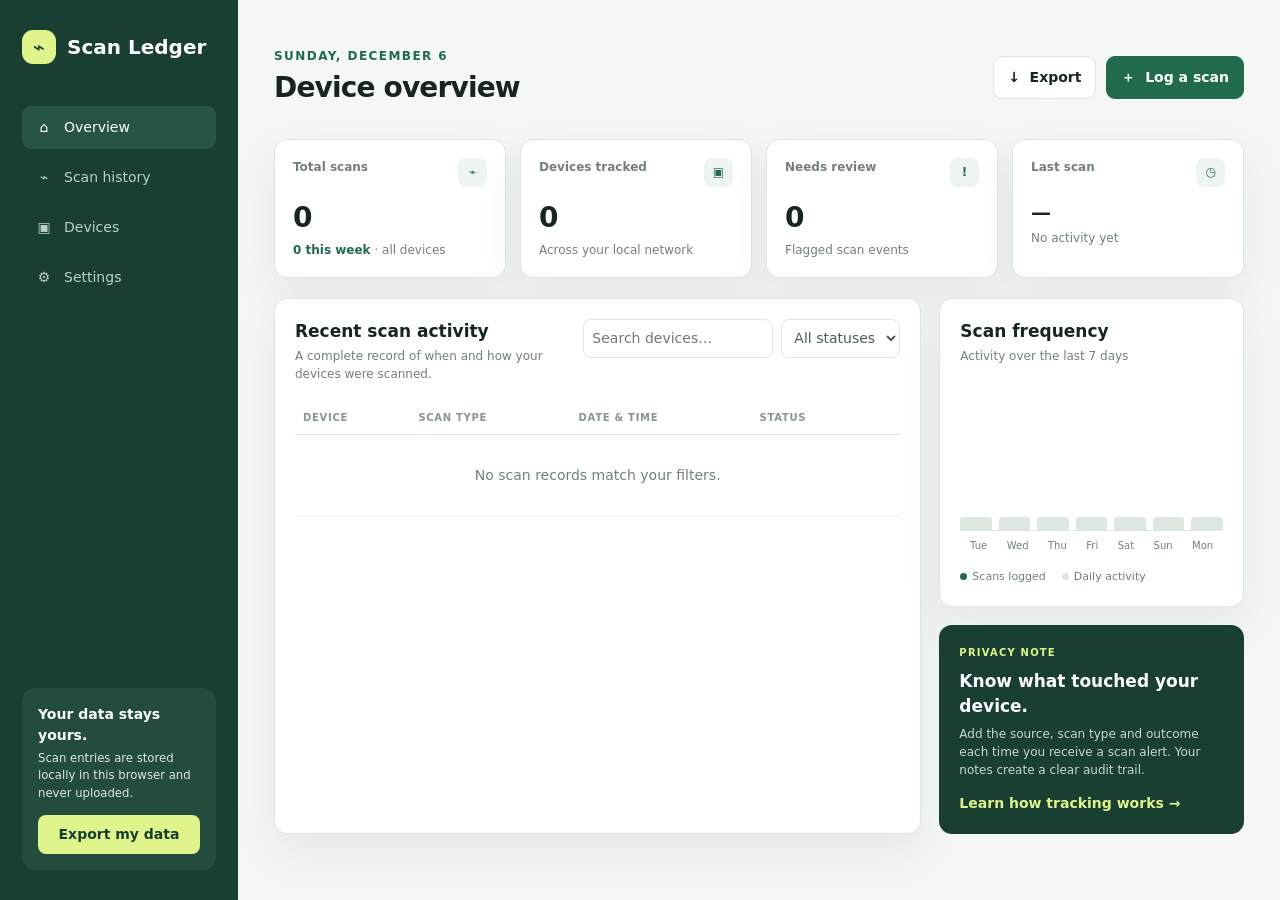
==== scan-ledger.html @ 0e1997b5 "Add Windows launcher and portable run instructions" ====
<!doctype html>
<html lang="en">
<head>
  <meta charset="utf-8">
  <meta name="viewport" content="width=device-width,initial-scale=1">
  <meta name="description" content="A private, local-first device scan activity journal.">
  <meta name="referrer" content="no-referrer">
  <meta http-equiv="Content-Security-Policy" content="default-src 'self'; script-src 'self'; style-src 'self'; img-src 'self' data:; object-src 'none'; base-uri 'none'; form-action 'self'; frame-ancestors 'none'; connect-src 'none'">
  <title>Scan Ledger — Device activity journal</title>
  <link rel="stylesheet" href="assets/scan-ledger.css">
</head>
<body>
<div class="shell">
  <aside class="sidebar">
    <div class="brand"><span class="mark" aria-hidden="true">⌁</span> Scan Ledger</div>
    <nav class="nav" aria-label="Main navigation"><button class="active"><span>⌂</span>Overview</button><button><span>⌁</span>Scan history</button><button><span>▣</span>Devices</button><button><span>⚙</span>Settings</button></nav>
    <div class="sidecard"><b>Your data stays yours.</b><small>Scan entries are stored locally in this browser and never uploaded.</small><button id="exportSide">Export my data</button></div>
  </aside>
  <main>
    <header class="top"><div><div class="eyebrow" id="todayLabel"></div><h1>Device overview</h1></div><div class="top-actions"><button class="btn" id="exportTop">↓&nbsp; Export</button><button class="btn primary" id="addScan">＋&nbsp; Log a scan</button></div></header>
    <section class="stats" aria-label="Scan summary">
      <article class="card stat"><div class="stat-head"><span>Total scans</span><span class="stat-icon">⌁</span></div><strong id="total">0</strong><div class="trend"><em id="weekCount">0 this week</em> · all devices</div></article>
      <article class="card stat"><div class="stat-head"><span>Devices tracked</span><span class="stat-icon">▣</span></div><strong id="devices">0</strong><div class="trend">Across your local network</div></article>
      <article class="card stat"><div class="stat-head"><span>Needs review</span><span class="stat-icon">!</span></div><strong id="review">0</strong><div class="trend">Flagged scan events</div></article>
      <article class="card stat"><div class="stat-head"><span>Last scan</span><span class="stat-icon">◷</span></div><strong id="lastScan" class="last-scan">—</strong><div class="trend" id="lastDevice">No activity yet</div></article>
    </section>
    <div class="grid">
      <section class="card panel"><div class="panel-title"><div><h2>Recent scan activity</h2><p>A complete record of when and how your devices were scanned.</p></div><div class="filters"><input class="search" id="search" type="search" placeholder="Search devices…" aria-label="Search devices"><select id="statusFilter" aria-label="Filter by status"><option value="all">All statuses</option><option>Safe</option><option>Review</option><option>Blocked</option></select></div></div>
        <div class="table-scroll"><table><thead><tr><th>Device</th><th>Scan type</th><th>Date &amp; time</th><th>Status</th><th></th></tr></thead><tbody id="scanRows"></tbody></table></div>
      </section>
      <aside>
        <section class="card panel"><div class="panel-title"><div><h2>Scan frequency</h2><p>Activity over the last 7 days</p></div></div><div class="activity" id="chart" aria-label="Bar chart showing scans over seven days"></div><div class="days"><span>Tue</span><span>Wed</span><span>Thu</span><span>Fri</span><span>Sat</span><span>Sun</span><span>Mon</span></div><div class="legend"><span><i class="dot"></i>Scans logged</span><span><i class="dot light"></i>Daily activity</span></div></section>
        <section class="insight"><div class="mini">Privacy note</div><h3>Know what touched your device.</h3><p>Add the source, scan type and outcome each time you receive a scan alert. Your notes create a clear audit trail.</p><button id="learn">Learn how tracking works →</button></section>
      </aside>
    </div>
  </main>
</div>
<dialog id="scanDialog"><form class="modal" id="scanForm"><div class="modal-head"><div><div class="eyebrow">New activity</div><h2>Document a device scan</h2></div><button class="close" type="button" aria-label="Close">×</button></div><div class="form-grid">
  <div class="field"><label for="device">Device name</label><input id="device" required placeholder="e.g. MacBook Air"></div><div class="field"><label for="type">Scan type</label><select id="type"><option>Network discovery</option><option>Security check</option><option>Port scan</option><option>Bluetooth scan</option><option>Malware scan</option><option>Other</option></select></div>
  <div class="field"><label for="source">Source</label><input id="source" required placeholder="e.g. Home router"></div><div class="field"><label for="status">Outcome</label><select id="status"><option>Safe</option><option>Review</option><option>Blocked</option></select></div>
  <div class="field full"><label for="notes">Documentation / notes</label><textarea id="notes" rows="3" maxlength="2000" placeholder="What triggered the alert? What action did you take?"></textarea></div></div><div class="modal-actions"><button class="btn close cancel" type="button">Cancel</button><button class="btn primary" type="submit">Save scan record</button></div></form></dialog>
<div class="toast" id="toast" role="status"></div>
<script src="assets/scan-ledger.js" defer></script>
</body>
</html>
---- assets/scan-ledger.css ----
:root{--ink:#17251f;--muted:#718078;--line:#dfe5e1;--paper:#f4f7f4;--white:#fff;--green:#1f6b4b;--lime:#dff58b;--pale:#eef4ef;--amber:#e8a33c;--red:#b95645;--shadow:0 18px 45px rgba(33,58,46,.08)}
    *{box-sizing:border-box} body{margin:0;background:var(--paper);color:var(--ink);font:14px/1.5 Inter,ui-sans-serif,system-ui,-apple-system,BlinkMacSystemFont,"Segoe UI",sans-serif} button,input,select,textarea{font:inherit} button{cursor:pointer}
    .shell{display:grid;grid-template-columns:238px 1fr;min-height:100vh}.sidebar{background:#183f31;color:#fff;padding:30px 22px;display:flex;flex-direction:column}.brand{display:flex;align-items:center;gap:11px;font-size:20px;font-weight:750}.mark{width:34px;height:34px;border-radius:11px;background:var(--lime);display:grid;place-items:center;color:#183f31}.mark svg{width:19px}.nav{margin-top:42px;display:grid;gap:7px}.nav button{border:0;background:transparent;color:#bcd0c7;text-align:left;padding:11px 13px;border-radius:9px;display:flex;gap:11px;align-items:center}.nav button.active{background:#285443;color:white}.nav span{width:18px;text-align:center}.sidecard{margin-top:auto;background:#234c3c;padding:16px;border-radius:13px;color:#dce8e2}.sidecard b{display:block;color:white;margin-bottom:4px}.sidecard small{display:block}.sidecard button{width:100%;margin-top:13px;background:var(--lime);color:#193d30;border:0;border-radius:8px;padding:9px;font-weight:700}
    main{padding:28px 36px 48px;max-width:1440px;width:100%;margin:auto}.top{display:flex;justify-content:space-between;align-items:center;margin-bottom:30px}.eyebrow{font-size:12px;color:var(--green);font-weight:800;text-transform:uppercase;letter-spacing:.12em}.top h1{margin:2px 0 0;font-size:28px;letter-spacing:-.03em}.top-actions{display:flex;gap:10px}.btn{border:1px solid var(--line);background:white;border-radius:9px;padding:10px 14px;color:var(--ink);font-weight:650}.btn.primary{background:var(--green);color:white;border-color:var(--green)}
    .stats{display:grid;grid-template-columns:repeat(4,1fr);gap:14px;margin-bottom:20px}.card{background:white;border:1px solid var(--line);border-radius:13px;box-shadow:var(--shadow)}.stat{padding:18px}.stat-head{display:flex;justify-content:space-between;color:var(--muted);font-size:12px;font-weight:650}.stat-icon{width:29px;height:29px;border-radius:8px;background:var(--pale);display:grid;place-items:center;color:var(--green)}.stat strong{display:block;font-size:28px;margin:10px 0 2px}.trend{font-size:12px;color:var(--muted)}.trend em{color:var(--green);font-style:normal;font-weight:700}
    .grid{display:grid;grid-template-columns:minmax(0,1.7fr) minmax(280px,.8fr);gap:18px}.panel{padding:20px}.panel-title{display:flex;justify-content:space-between;align-items:flex-start;margin-bottom:18px}.panel h2{font-size:17px;margin:0}.panel-title p{margin:3px 0 0;color:var(--muted);font-size:12px}.filters{display:flex;gap:8px}.filters select,.search{border:1px solid var(--line);background:white;border-radius:8px;padding:8px;color:#4d5d55}.search{width:190px}
    table{width:100%;border-collapse:collapse}th{text-align:left;color:#89958f;text-transform:uppercase;letter-spacing:.07em;font-size:10px;padding:9px 8px;border-bottom:1px solid var(--line)}td{padding:14px 8px;border-bottom:1px solid #edf0ee;vertical-align:middle}.device{display:flex;align-items:center;gap:10px}.device-icon{width:34px;height:34px;border-radius:9px;background:var(--pale);display:grid;place-items:center}.device b,.device small{display:block}.device small,.time small{color:var(--muted);font-size:11px}.time b{display:block;font-size:12px}.badge{font-size:11px;font-weight:700;padding:5px 8px;border-radius:99px}.badge.safe{background:#e8f3e9;color:#3d7451}.badge.review{background:#fff0d9;color:#91611e}.badge.blocked{background:#f8e5e1;color:#984c3e}.more{border:0;background:transparent;font-size:20px;color:#89958f}.empty{text-align:center;color:var(--muted);padding:30px}
    .activity{height:148px;display:flex;align-items:flex-end;gap:7px;padding-top:18px;border-bottom:1px solid var(--line)}.bar{flex:1;background:#dbe7df;border-radius:4px 4px 0 0;min-height:10px;position:relative}.bar:hover{background:var(--green)}.days{display:flex;justify-content:space-around;color:var(--muted);font-size:10px;margin-top:7px}.legend{display:flex;gap:16px;margin-top:16px;color:var(--muted);font-size:11px}.dot{display:inline-block;width:7px;height:7px;border-radius:50%;background:var(--green);margin-right:5px}.dot.light{background:#dbe7df}.insight{background:#183f31;color:white;margin-top:18px;padding:20px;border-radius:13px}.insight .mini{color:var(--lime);text-transform:uppercase;font-size:10px;letter-spacing:.12em;font-weight:800}.insight h3{font-size:17px;margin:9px 0 5px}.insight p{color:#c9d9d2;font-size:12px;margin:0}.insight button{margin-top:14px;background:transparent;border:0;color:var(--lime);padding:0;font-weight:700}
    dialog{border:0;border-radius:16px;padding:0;box-shadow:0 28px 80px #17251f55;width:min(520px,calc(100% - 28px))}dialog::backdrop{background:#10251d99}.modal{padding:25px}.modal-head{display:flex;justify-content:space-between}.modal h2{margin:0}.close{border:0;background:transparent;font-size:23px}.form-grid{display:grid;grid-template-columns:1fr 1fr;gap:14px;margin-top:20px}.field{display:grid;gap:6px}.field.full{grid-column:1/-1}.field label{font-size:12px;font-weight:700}.field input,.field select,.field textarea{border:1px solid var(--line);border-radius:8px;padding:10px;width:100%;background:#fafcfb}.modal-actions{display:flex;justify-content:flex-end;gap:9px;margin-top:20px}.toast{position:fixed;right:25px;bottom:25px;background:#183f31;color:white;padding:12px 17px;border-radius:9px;box-shadow:var(--shadow);opacity:0;transform:translateY(10px);transition:.2s;pointer-events:none}.toast.show{opacity:1;transform:none}
    @media(max-width:950px){.shell{grid-template-columns:1fr}.sidebar{display:none}main{padding:22px}.stats{grid-template-columns:1fr 1fr}.grid{grid-template-columns:1fr}.search{width:140px}}@media(max-width:620px){main{padding:17px}.top{align-items:flex-end}.top h1{font-size:23px}.top-actions .btn:first-child{display:none}.stats{grid-template-columns:1fr 1fr}.stat{padding:14px}.stat strong{font-size:23px}.panel{padding:14px}.panel-title{display:block}.filters{margin-top:12px}.search{width:100%}table th:nth-child(2),table td:nth-child(2){display:none}.form-grid{grid-template-columns:1fr}.field.full{grid-column:auto}}
.last-scan{font-size:20px!important}.table-scroll{overflow-x:auto}.cancel{font-size:14px}.h-10{height:10%}.h-20{height:20%}.h-30{height:30%}.h-40{height:40%}.h-50{height:50%}.h-60{height:60%}.h-70{height:70%}.h-80{height:80%}.h-90{height:90%}.h-100{height:100%}
.launch-message{max-width:560px;margin:15vh auto;padding:32px;background:white;border:1px solid var(--line);border-radius:13px;box-shadow:var(--shadow)}.launch-message a{color:var(--green);font-weight:700}
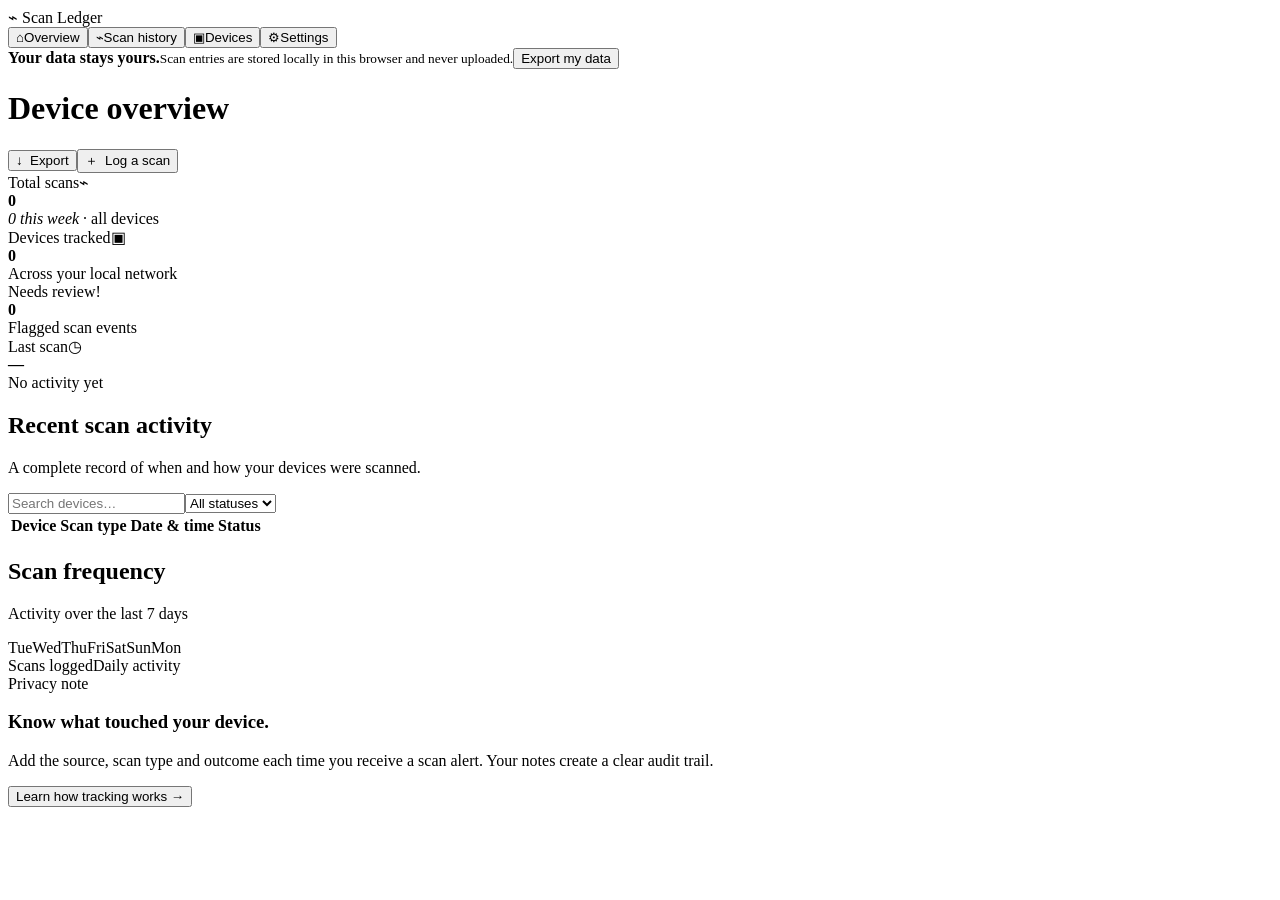
==== commit 01fe0c9d: "Bundle Windows app assets for reliable local launch" ====
--- a/scan-ledger.html
+++ b/scan-ledger.html
@@ -5,9 +5,22 @@
   <meta name="viewport" content="width=device-width,initial-scale=1">
   <meta name="description" content="A private, local-first device scan activity journal.">
   <meta name="referrer" content="no-referrer">
-  <meta http-equiv="Content-Security-Policy" content="default-src 'self'; script-src 'self'; style-src 'self'; img-src 'self' data:; object-src 'none'; base-uri 'none'; form-action 'self'; frame-ancestors 'none'; connect-src 'none'">
+  <meta http-equiv="Content-Security-Policy" content="default-src 'none'; script-src 'sha256-O36FkwL/9J+GlVbAuW1FEKj85RQtzORBLrvpUu6MD2s='; style-src 'sha256-idL4LsGlnuUQsbXfhVH0osgTrOvGtPVtXo6jA3+iE8o='; img-src data:; object-src 'none'; base-uri 'none'; form-action 'none'; frame-ancestors 'none'; connect-src 'none'">
   <title>Scan Ledger — Device activity journal</title>
-  <link rel="stylesheet" href="assets/scan-ledger.css">
+  <style>
+:root{--ink:#17251f;--muted:#718078;--line:#dfe5e1;--paper:#f4f7f4;--white:#fff;--green:#1f6b4b;--lime:#dff58b;--pale:#eef4ef;--amber:#e8a33c;--red:#b95645;--shadow:0 18px 45px rgba(33,58,46,.08)}
+    *{box-sizing:border-box} body{margin:0;background:var(--paper);color:var(--ink);font:14px/1.5 Inter,ui-sans-serif,system-ui,-apple-system,BlinkMacSystemFont,"Segoe UI",sans-serif} button,input,select,textarea{font:inherit} button{cursor:pointer}
+    .shell{display:grid;grid-template-columns:238px 1fr;min-height:100vh}.sidebar{background:#183f31;color:#fff;padding:30px 22px;display:flex;flex-direction:column}.brand{display:flex;align-items:center;gap:11px;font-size:20px;font-weight:750}.mark{width:34px;height:34px;border-radius:11px;background:var(--lime);display:grid;place-items:center;color:#183f31}.mark svg{width:19px}.nav{margin-top:42px;display:grid;gap:7px}.nav button{border:0;background:transparent;color:#bcd0c7;text-align:left;padding:11px 13px;border-radius:9px;display:flex;gap:11px;align-items:center}.nav button.active{background:#285443;color:white}.nav span{width:18px;text-align:center}.sidecard{margin-top:auto;background:#234c3c;padding:16px;border-radius:13px;color:#dce8e2}.sidecard b{display:block;color:white;margin-bottom:4px}.sidecard small{display:block}.sidecard button{width:100%;margin-top:13px;background:var(--lime);color:#193d30;border:0;border-radius:8px;padding:9px;font-weight:700}
+    main{padding:28px 36px 48px;max-width:1440px;width:100%;margin:auto}.top{display:flex;justify-content:space-between;align-items:center;margin-bottom:30px}.eyebrow{font-size:12px;color:var(--green);font-weight:800;text-transform:uppercase;letter-spacing:.12em}.top h1{margin:2px 0 0;font-size:28px;letter-spacing:-.03em}.top-actions{display:flex;gap:10px}.btn{border:1px solid var(--line);background:white;border-radius:9px;padding:10px 14px;color:var(--ink);font-weight:650}.btn.primary{background:var(--green);color:white;border-color:var(--green)}
+    .stats{display:grid;grid-template-columns:repeat(4,1fr);gap:14px;margin-bottom:20px}.card{background:white;border:1px solid var(--line);border-radius:13px;box-shadow:var(--shadow)}.stat{padding:18px}.stat-head{display:flex;justify-content:space-between;color:var(--muted);font-size:12px;font-weight:650}.stat-icon{width:29px;height:29px;border-radius:8px;background:var(--pale);display:grid;place-items:center;color:var(--green)}.stat strong{display:block;font-size:28px;margin:10px 0 2px}.trend{font-size:12px;color:var(--muted)}.trend em{color:var(--green);font-style:normal;font-weight:700}
+    .grid{display:grid;grid-template-columns:minmax(0,1.7fr) minmax(280px,.8fr);gap:18px}.panel{padding:20px}.panel-title{display:flex;justify-content:space-between;align-items:flex-start;margin-bottom:18px}.panel h2{font-size:17px;margin:0}.panel-title p{margin:3px 0 0;color:var(--muted);font-size:12px}.filters{display:flex;gap:8px}.filters select,.search{border:1px solid var(--line);background:white;border-radius:8px;padding:8px;color:#4d5d55}.search{width:190px}
+    table{width:100%;border-collapse:collapse}th{text-align:left;color:#89958f;text-transform:uppercase;letter-spacing:.07em;font-size:10px;padding:9px 8px;border-bottom:1px solid var(--line)}td{padding:14px 8px;border-bottom:1px solid #edf0ee;vertical-align:middle}.device{display:flex;align-items:center;gap:10px}.device-icon{width:34px;height:34px;border-radius:9px;background:var(--pale);display:grid;place-items:center}.device b,.device small{display:block}.device small,.time small{color:var(--muted);font-size:11px}.time b{display:block;font-size:12px}.badge{font-size:11px;font-weight:700;padding:5px 8px;border-radius:99px}.badge.safe{background:#e8f3e9;color:#3d7451}.badge.review{background:#fff0d9;color:#91611e}.badge.blocked{background:#f8e5e1;color:#984c3e}.more{border:0;background:transparent;font-size:20px;color:#89958f}.empty{text-align:center;color:var(--muted);padding:30px}
+    .activity{height:148px;display:flex;align-items:flex-end;gap:7px;padding-top:18px;border-bottom:1px solid var(--line)}.bar{flex:1;background:#dbe7df;border-radius:4px 4px 0 0;min-height:10px;position:relative}.bar:hover{background:var(--green)}.days{display:flex;justify-content:space-around;color:var(--muted);font-size:10px;margin-top:7px}.legend{display:flex;gap:16px;margin-top:16px;color:var(--muted);font-size:11px}.dot{display:inline-block;width:7px;height:7px;border-radius:50%;background:var(--green);margin-right:5px}.dot.light{background:#dbe7df}.insight{background:#183f31;color:white;margin-top:18px;padding:20px;border-radius:13px}.insight .mini{color:var(--lime);text-transform:uppercase;font-size:10px;letter-spacing:.12em;font-weight:800}.insight h3{font-size:17px;margin:9px 0 5px}.insight p{color:#c9d9d2;font-size:12px;margin:0}.insight button{margin-top:14px;background:transparent;border:0;color:var(--lime);padding:0;font-weight:700}
+    dialog{border:0;border-radius:16px;padding:0;box-shadow:0 28px 80px #17251f55;width:min(520px,calc(100% - 28px))}dialog::backdrop{background:#10251d99}.modal{padding:25px}.modal-head{display:flex;justify-content:space-between}.modal h2{margin:0}.close{border:0;background:transparent;font-size:23px}.form-grid{display:grid;grid-template-columns:1fr 1fr;gap:14px;margin-top:20px}.field{display:grid;gap:6px}.field.full{grid-column:1/-1}.field label{font-size:12px;font-weight:700}.field input,.field select,.field textarea{border:1px solid var(--line);border-radius:8px;padding:10px;width:100%;background:#fafcfb}.modal-actions{display:flex;justify-content:flex-end;gap:9px;margin-top:20px}.toast{position:fixed;right:25px;bottom:25px;background:#183f31;color:white;padding:12px 17px;border-radius:9px;box-shadow:var(--shadow);opacity:0;transform:translateY(10px);transition:.2s;pointer-events:none}.toast.show{opacity:1;transform:none}
+    @media(max-width:950px){.shell{grid-template-columns:1fr}.sidebar{display:none}main{padding:22px}.stats{grid-template-columns:1fr 1fr}.grid{grid-template-columns:1fr}.search{width:140px}}@media(max-width:620px){main{padding:17px}.top{align-items:flex-end}.top h1{font-size:23px}.top-actions .btn:first-child{display:none}.stats{grid-template-columns:1fr 1fr}.stat{padding:14px}.stat strong{font-size:23px}.panel{padding:14px}.panel-title{display:block}.filters{margin-top:12px}.search{width:100%}table th:nth-child(2),table td:nth-child(2){display:none}.form-grid{grid-template-columns:1fr}.field.full{grid-column:auto}}
+.last-scan{font-size:20px!important}.table-scroll{overflow-x:auto}.cancel{font-size:14px}.h-10{height:10%}.h-20{height:20%}.h-30{height:30%}.h-40{height:40%}.h-50{height:50%}.h-60{height:60%}.h-70{height:70%}.h-80{height:80%}.h-90{height:90%}.h-100{height:100%}
+.launch-message{max-width:560px;margin:15vh auto;padding:32px;background:white;border:1px solid var(--line);border-radius:13px;box-shadow:var(--shadow)}.launch-message a{color:var(--green);font-weight:700}
+</style>
 </head>
 <body>
 <div class="shell">
@@ -40,6 +53,22 @@
   <div class="field"><label for="source">Source</label><input id="source" required placeholder="e.g. Home router"></div><div class="field"><label for="status">Outcome</label><select id="status"><option>Safe</option><option>Review</option><option>Blocked</option></select></div>
   <div class="field full"><label for="notes">Documentation / notes</label><textarea id="notes" rows="3" maxlength="2000" placeholder="What triggered the alert? What action did you take?"></textarea></div></div><div class="modal-actions"><button class="btn close cancel" type="button">Cancel</button><button class="btn primary" type="submit">Save scan record</button></div></form></dialog>
 <div class="toast" id="toast" role="status"></div>
-<script src="assets/scan-ledger.js" defer></script>
+<script>
+const seed=[];
+  const key='scanlog.records.v1';let scans;try{scans=JSON.parse(localStorage.getItem(key))||seed}catch(e){scans=seed}
+  const $=s=>document.querySelector(s),rows=$('#scanRows'),dialog=$('#scanDialog');
+  const save=()=>localStorage.setItem(key,JSON.stringify(scans));
+  $('#todayLabel').textContent=new Date().toLocaleDateString('en-US',{weekday:'long',month:'long',day:'numeric'});
+  function prettyDate(value){const d=new Date(value),today=new Date();const same=d.toDateString()===today.toDateString();return {day:same?'Today':d.toLocaleDateString('en-US',{month:'short',day:'numeric'}),time:d.toLocaleTimeString('en-US',{hour:'numeric',minute:'2-digit'})}}
+  function render(){const term=$('#search').value.toLowerCase(),filter=$('#statusFilter').value;const list=scans.filter(s=>(s.device+' '+s.source+' '+s.type).toLowerCase().includes(term)&&(filter==='all'||s.status===filter));rows.innerHTML=list.length?list.map((s,i)=>{const d=prettyDate(s.date);return `<tr><td><div class="device"><span class="device-icon">${s.device.includes('Phone')?'▯':s.device.includes('router')?'⌁':'▰'}</span><span><b>${esc(s.device)}</b><small>${esc(s.source)}</small></span></div></td><td>${esc(s.type)}</td><td class="time"><b>${d.day}</b><small>${d.time}</small></td><td><span class="badge ${s.status.toLowerCase()}">${esc(s.status)}</span></td><td><button class="more" title="Delete record" data-delete="${scans.indexOf(s)}">×</button></td></tr>`}).join(''):`<tr><td colspan="5" class="empty">No scan records match your filters.</td></tr>`;
+    $('#total').textContent=scans.length;$('#devices').textContent=new Set(scans.map(s=>s.device)).size;$('#review').textContent=scans.filter(s=>s.status==='Review').length;$('#weekCount').textContent=scans.filter(s=>new Date(s.date)>=new Date(Date.now()-6*86400000)).length+' this week';const latest=[...scans].sort((a,b)=>new Date(b.date)-new Date(a.date))[0];$('#lastScan').textContent=latest?prettyDate(latest.date).day+' · '+prettyDate(latest.date).time:'—';$('#lastDevice').textContent=latest?latest.device:'No activity yet';renderChart()}
+  function renderChart(){const counts=[0,0,0,0,0,0,0];scans.forEach(s=>{const diff=Math.floor((new Date()-new Date(s.date.slice(0,10)))/86400000);if(diff>=0&&diff<7)counts[6-diff]++});const max=Math.max(...counts,1);$('#chart').innerHTML=counts.map(n=>`<div class="bar h-${Math.max(10,Math.ceil(n/max*10)*10)}" title="${n} scan${n===1?'':'s'}"></div>`).join('')}
+  function esc(v){return String(v).replace(/[&<>"']/g,c=>({'&':'&amp;','<':'&lt;','>':'&gt;','"':'&quot;',"'":'&#39;'}[c]))}
+  function toast(msg){$('#toast').textContent=msg;$('#toast').classList.add('show');setTimeout(()=>$('#toast').classList.remove('show'),2200)}
+  $('#addScan').onclick=()=>dialog.showModal();document.querySelectorAll('.close').forEach(b=>b.onclick=()=>dialog.close());dialog.onclick=e=>{if(e.target===dialog)dialog.close()};
+  $('#scanForm').onsubmit=e=>{e.preventDefault();scans.unshift({device:$('#device').value.trim(),source:$('#source').value.trim(),type:$('#type').value,status:$('#status').value,notes:$('#notes').value.trim(),date:new Date().toISOString()});save();render();e.target.reset();dialog.close();toast('Scan record saved locally')};
+  rows.onclick=e=>{const i=e.target.dataset.delete;if(i!==undefined&&confirm('Delete this scan record?')){scans.splice(Number(i),1);save();render();toast('Record deleted')}};$('#search').oninput=render;$('#statusFilter').onchange=render;
+  function exportData(){const blob=new Blob([JSON.stringify({exportedAt:new Date().toISOString(),records:scans},null,2)],{type:'application/json'}),a=document.createElement('a');a.href=URL.createObjectURL(blob);a.download='scan-ledger-export.json';a.click();URL.revokeObjectURL(a.href);toast('Export prepared')};$('#exportTop').onclick=exportData;$('#exportSide').onclick=exportData;$('#learn').onclick=()=>toast('Log alerts manually, then export a private audit trail.');render();
+</script>
 </body>
 </html>
